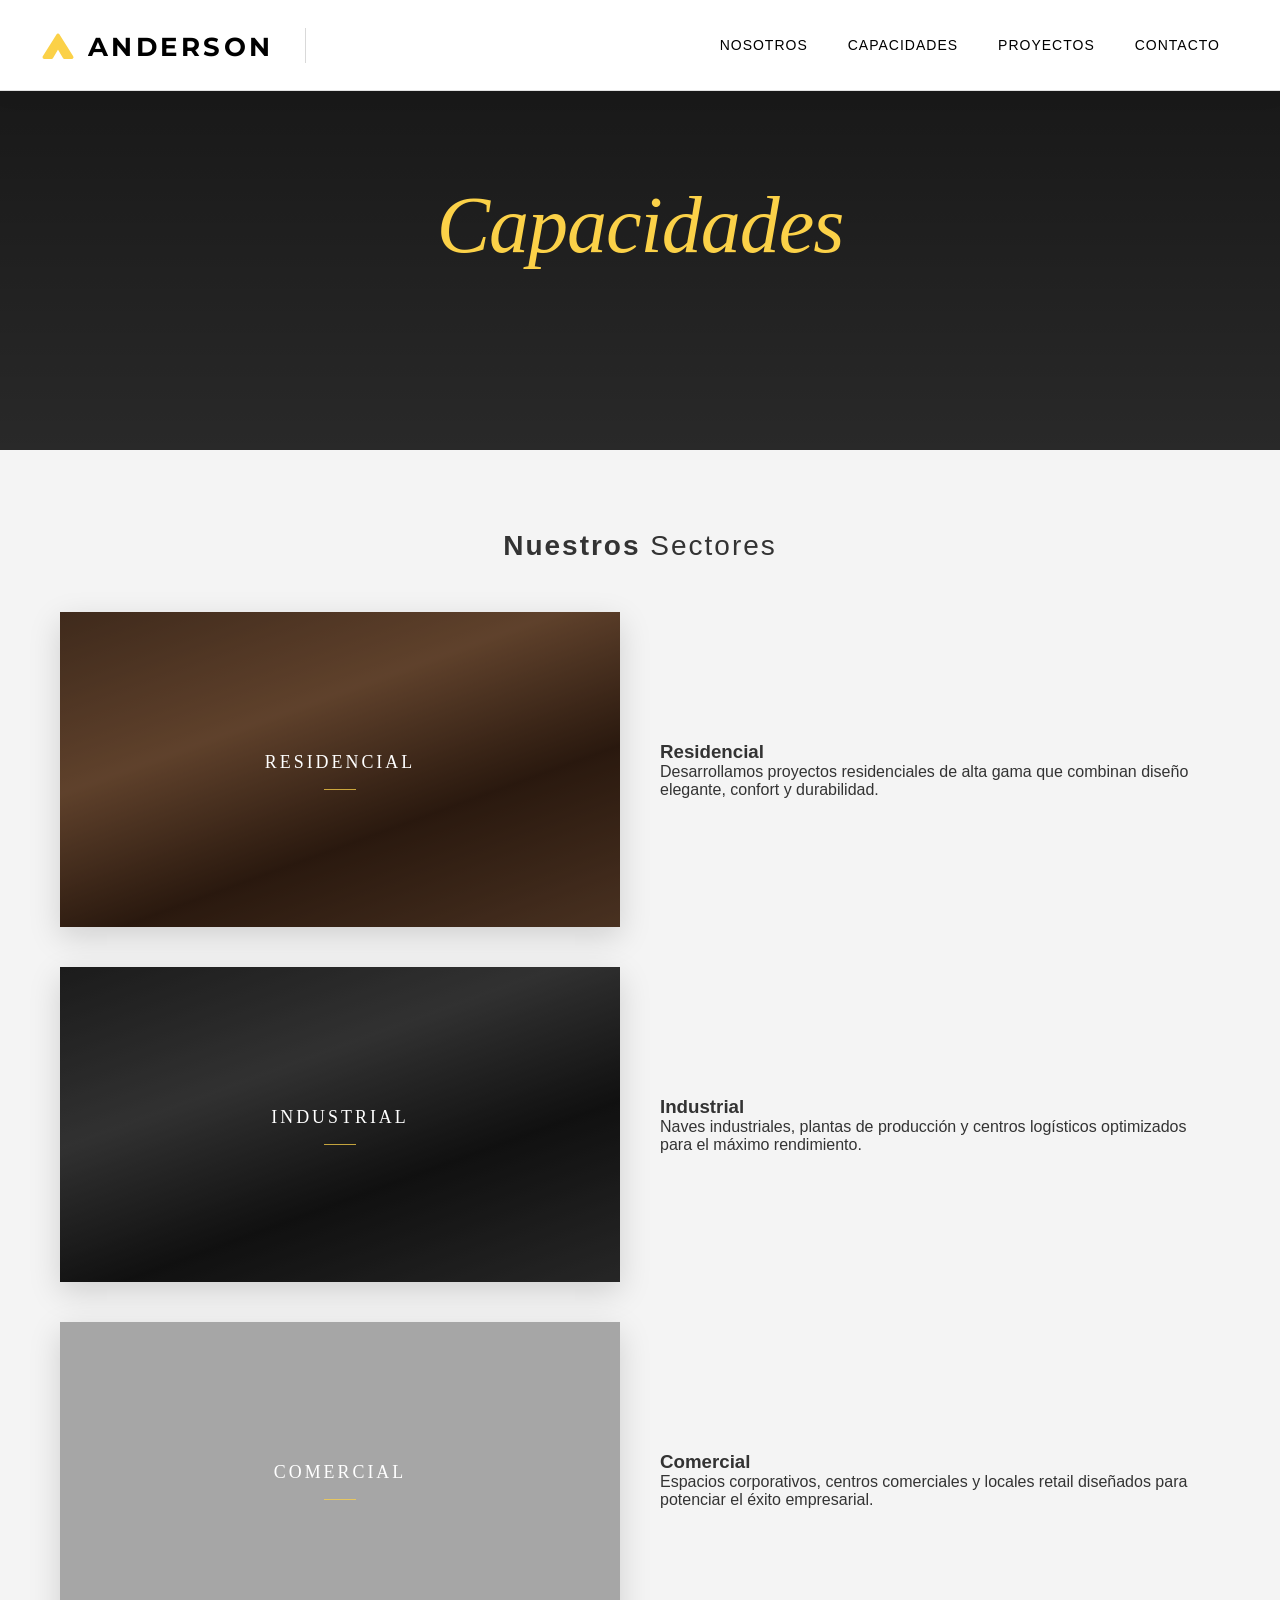
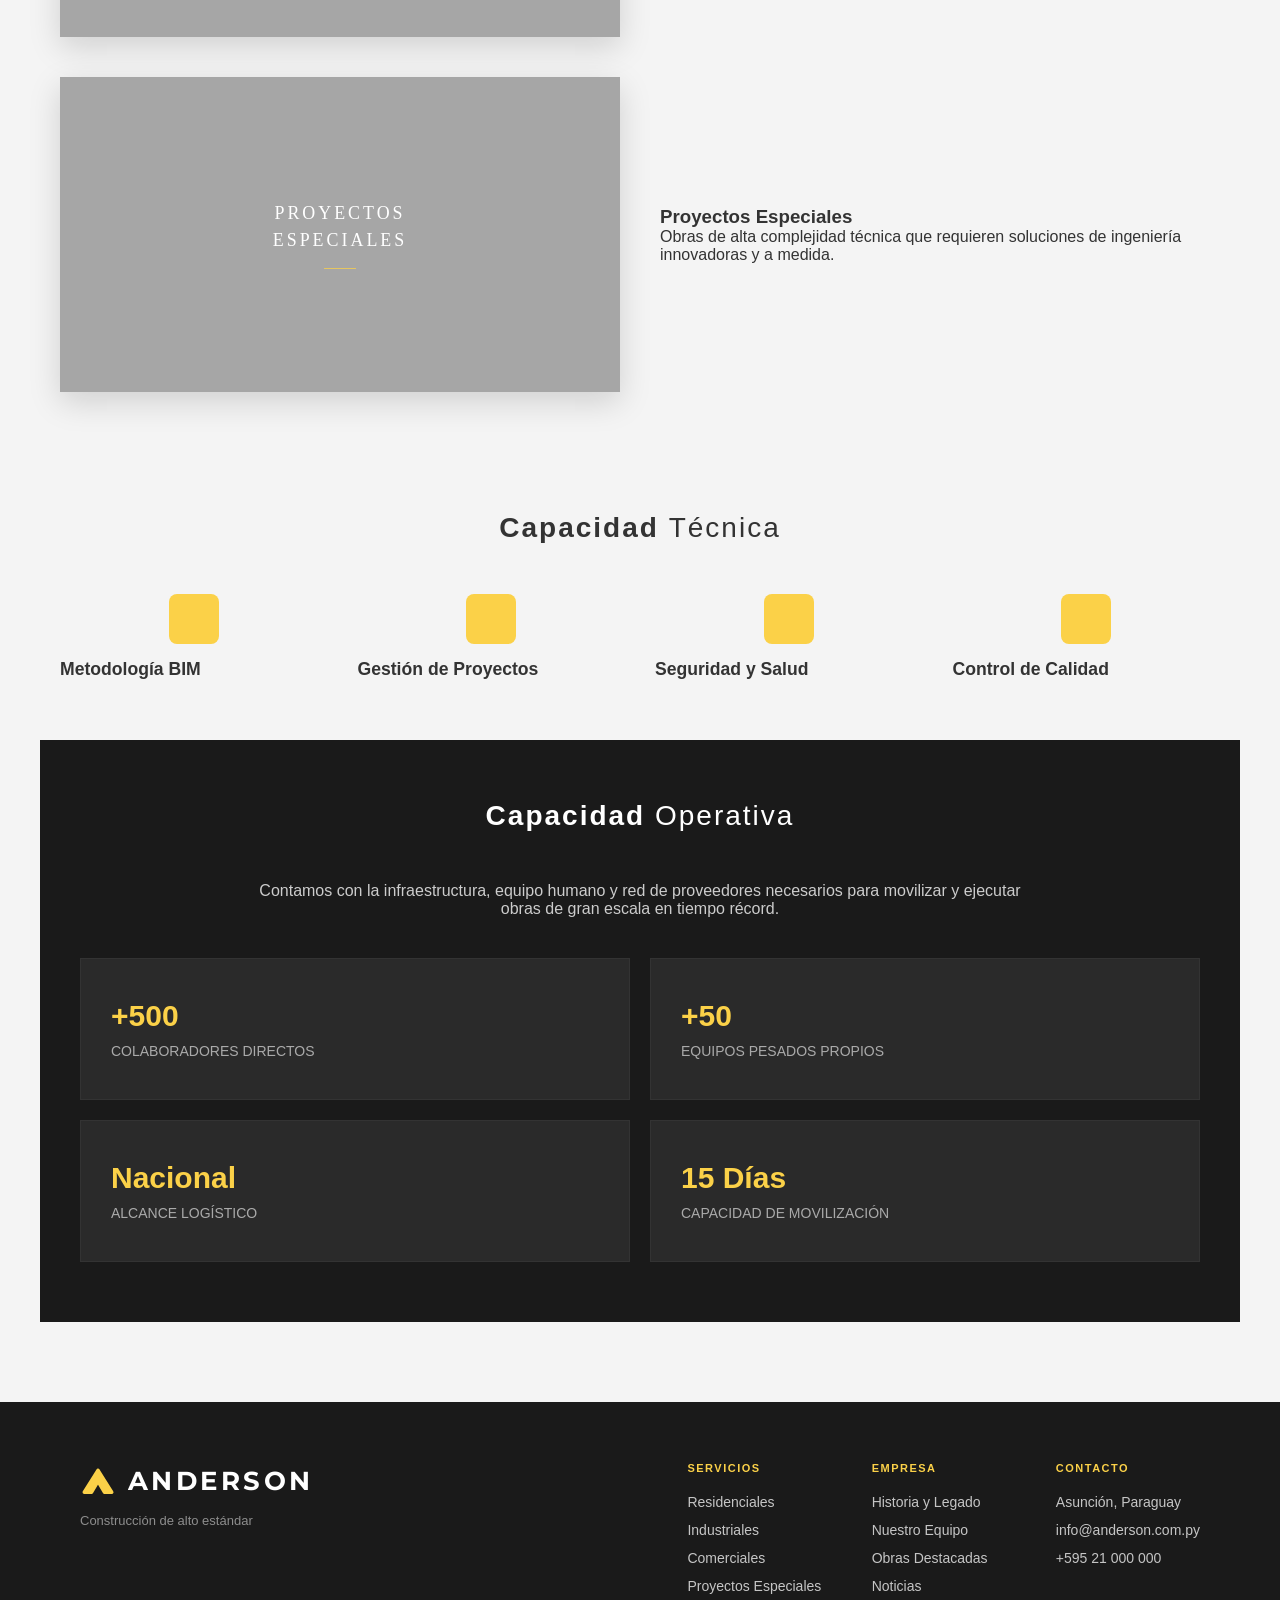
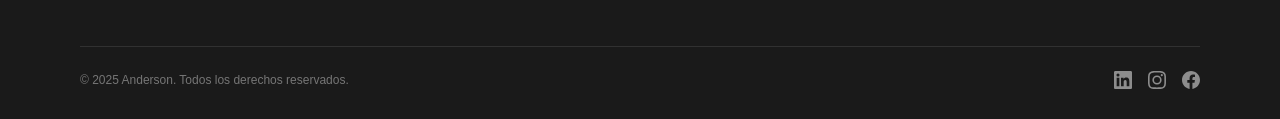
==== capacidades.html @ b1220505 "refactor: multi-page architecture, simplified nav, externalized assets Restructured site from single" ====
<!DOCTYPE html>
<html lang="es">
<head>
    <meta charset="UTF-8">
    <meta name="viewport" content="width=device-width, initial-scale=1.0">
    <title>Capacidades | Anderson</title>
    <link href="https://fonts.googleapis.com/css2?family=Montserrat:wght@400;700&display=swap" rel="stylesheet">
    <link rel="stylesheet" href="styles.css">
</head>
<body class="page-capacidades">
<header id="header" class="header">
        <div class="header-container">

            <!-- Columna del Logo -->
            <div class="header-logo-col">
                <a href="index.html" class="logo-link">
                    <!-- Ícono del logo -->
                    <img src="gemini-svg.svg" alt="Anderson Logo" class="logo-icon">

                    <!-- Logo Blanco (Para el hero oscuro) -->
                    <svg class="light-header" viewBox="0 0 160 30" fill="none" xmlns="http://www.w3.org/2000/svg">
                        <text x="0" y="24" fill="white" font-family="'Montserrat', sans-serif" font-size="22" font-weight="bold" letter-spacing="3">ANDERSON</text>
                    </svg>

                    <!-- Logo Oscuro (Para cuando se hace scroll) -->
                    <svg class="dark-header" viewBox="0 0 160 30" fill="none" xmlns="http://www.w3.org/2000/svg">
                        <text x="0" y="24" fill="#000000" font-family="'Montserrat', sans-serif" font-size="22" font-weight="bold" letter-spacing="3">ANDERSON</text>
                    </svg>
                </a>
            </div>

            <!-- Columna de Navegación -->
            <nav class="header-nav-col">
                <ul class="header-ul">
                    <li class="header-li"><a href="nosotros.html" class="header-link">Nosotros</a></li>
                    <li class="header-li"><a href="capacidades.html" class="header-link">Capacidades</a></li>
                    <li class="header-li"><a href="proyectos.html" class="header-link">Proyectos</a></li>
                    <li class="header-li"><a href="contacto.html" class="header-link">Contacto</a></li>
                </ul>
            </nav>

        </div>
    </header>


    <!-- ============ SUBPAGE HERO ============ -->
    <section class="subpage-hero" style="background-image: url('assets/placeholder-hero-capacidades.webp');">
        <!-- TODO: replace with real asset -->
        <div class="hero-overlay"></div>
        <div class="hero-content">
            <h1 class="subpage-hero-title"><span>Capacidades</span></h1>
        </div>
    </section>

    <!-- ============ CAPACIDADES PAGE ============ -->
    <section id="sectores" class="container" style="padding-top:80px;">
        <h2 class="section-title">Nuestros <span>Sectores</span></h2>
        <div class="capacidades-sectores-grid">
            <div class="portrait-card sector-card">
                <div class="portrait-overlay"></div>
                <div class="portrait-content">
                    <h3 class="portrait-title">Residencial</h3>
                </div>
            </div>
            <div class="sector-info">
                <h3>Residencial</h3>
                <p><!-- TODO: client copy -->Desarrollamos proyectos residenciales de alta gama que combinan diseño elegante, confort y durabilidad.</p>
            </div>
            
            <div class="portrait-card sector-card">
                <div class="portrait-overlay"></div>
                <div class="portrait-content">
                    <h3 class="portrait-title">Industrial</h3>
                </div>
            </div>
            <div class="sector-info">
                <h3>Industrial</h3>
                <p><!-- TODO: client copy -->Naves industriales, plantas de producción y centros logísticos optimizados para el máximo rendimiento.</p>
            </div>

            <div class="portrait-card sector-card">
                <div class="portrait-overlay"></div>
                <div class="portrait-content">
                    <h3 class="portrait-title">Comercial</h3>
                </div>
            </div>
            <div class="sector-info">
                <h3>Comercial</h3>
                <p><!-- TODO: client copy -->Espacios corporativos, centros comerciales y locales retail diseñados para potenciar el éxito empresarial.</p>
            </div>

            <div class="portrait-card sector-card">
                <div class="portrait-overlay"></div>
                <div class="portrait-content">
                    <h3 class="portrait-title">Proyectos<br>Especiales</h3>
                </div>
            </div>
            <div class="sector-info">
                <h3>Proyectos Especiales</h3>
                <p><!-- TODO: client copy -->Obras de alta complejidad técnica que requieren soluciones de ingeniería innovadoras y a medida.</p>
            </div>
        </div>
    </section>

    <section id="capacidad-tecnica" class="container">
        <h2 class="section-title">Capacidad <span>Técnica</span></h2>
        <div class="valores-grid" style="grid-template-columns: repeat(4, 1fr);">
            <div class="valor-card">
                <div class="valor-icon" style="width:50px; height:50px; background:#FBD148; margin:0 auto 15px; border-radius:8px;"></div>
                <h3 style="font-size:1.1rem;">Metodología BIM</h3>
            </div>
            <div class="valor-card">
                <div class="valor-icon" style="width:50px; height:50px; background:#FBD148; margin:0 auto 15px; border-radius:8px;"></div>
                <h3 style="font-size:1.1rem;">Gestión de Proyectos</h3>
            </div>
            <div class="valor-card">
                <div class="valor-icon" style="width:50px; height:50px; background:#FBD148; margin:0 auto 15px; border-radius:8px;"></div>
                <h3 style="font-size:1.1rem;">Seguridad y Salud</h3>
            </div>
            <div class="valor-card">
                <div class="valor-icon" style="width:50px; height:50px; background:#FBD148; margin:0 auto 15px; border-radius:8px;"></div>
                <h3 style="font-size:1.1rem;">Control de Calidad</h3>
            </div>
        </div>
    </section>

    <section id="capacidad-operativa" class="container" style="background:#1a1a1a; color:white; padding:60px 40px; margin-bottom:80px;">
        <h2 class="section-title white">Capacidad <span>Operativa</span></h2>
        <p style="text-align:center; max-width:800px; margin:0 auto 40px; color:#ccc;"><!-- TODO: client copy -->Contamos con la infraestructura, equipo humano y red de proveedores necesarios para movilizar y ejecutar obras de gran escala en tiempo récord.</p>
        <div class="stats-row" style="grid-template-columns: repeat(2, 1fr);">
            <div class="stat-box" style="background:#2a2a2a; border-color:#333;">
                <h3 style="font-size: 30px;"><!-- TODO: client data -->+500</h3>
                <p style="color:#aaa;">Colaboradores Directos</p>
            </div>
            <div class="stat-box" style="background:#2a2a2a; border-color:#333;">
                <h3 style="font-size: 30px;"><!-- TODO: client data -->+50</h3>
                <p style="color:#aaa;">Equipos Pesados Propios</p>
            </div>
            <div class="stat-box" style="background:#2a2a2a; border-color:#333;">
                <h3 style="font-size: 30px;"><!-- TODO: client data -->Nacional</h3>
                <p style="color:#aaa;">Alcance Logístico</p>
            </div>
            <div class="stat-box" style="background:#2a2a2a; border-color:#333;">
                <h3 style="font-size: 30px;"><!-- TODO: client data -->15 Días</h3>
                <p style="color:#aaa;">Capacidad de Movilización</p>
            </div>
        </div>
    </section>


<footer class="footer-section">
        <div class="footer-container">

            <!-- Zona 1: Footer Top -->
            <div class="footer-top">

                <!-- Logo Area -->
                <div class="footer-logo-area">
                    <a href="index.html" class="footer-logo">
                        <!-- Ícono del logo -->
                        <img src="gemini-svg.svg" alt="Anderson Logo" class="logo-icon">
                        <!-- Logo Blanco -->
                        <svg class="light-header" viewBox="0 0 160 30" fill="none" xmlns="http://www.w3.org/2000/svg">
                            <text x="0" y="24" fill="white" font-family="'Montserrat', sans-serif" font-size="22" font-weight="bold" letter-spacing="3">ANDERSON</text>
                        </svg>
                    </a>
                    <p class="footer-tagline">Construcción de alto estándar</p>
                </div>

                <!-- Columnas -->
                <div class="footer-cols">
                    <div class="footer-col">
                        <h4 class="footer-col-title">Servicios</h4>
                        <a href="capacidades.html#sectores" class="footer-col-item">Residenciales</a>
                        <a href="capacidades.html#sectores" class="footer-col-item">Industriales</a>
                        <a href="capacidades.html#sectores" class="footer-col-item">Comerciales</a>
                        <a href="capacidades.html#sectores" class="footer-col-item">Proyectos Especiales</a>
                    </div>
                    <div class="footer-col">
                        <h4 class="footer-col-title">Empresa</h4>
                        <a href="nosotros.html#origen" class="footer-col-item">Historia y Legado</a>
                        <a href="nosotros.html#liderazgo" class="footer-col-item">Nuestro Equipo</a>
                        <a href="nosotros.html#valores" class="footer-col-item">Obras Destacadas</a>
                        <a href="nosotros.html#trayectoria" class="footer-col-item">Noticias</a>
                    </div>
                    <div class="footer-col">
                        <h4 class="footer-col-title">Contacto</h4>
                        <a href="contacto.html" class="footer-col-item">Asunción, Paraguay</a>
                        <a href="contacto.html" class="footer-col-item">info@anderson.com.py</a>
                        <a href="contacto.html" class="footer-col-item">+595 21 000 000</a>
                    </div>
                </div>

            </div>

            <!-- Zona 2: Línea divisoria -->
            <hr class="footer-divider">

            <!-- Zona 3: Footer Bottom -->
            <div class="footer-bottom">
                <span>© 2025 Anderson. Todos los derechos reservados.</span>
                <div class="footer-social">
                    <!-- LinkedIn -->
                    <a href="#" aria-label="LinkedIn">
                        <svg viewBox="0 0 24 24" xmlns="http://www.w3.org/2000/svg">
                            <path d="M20.447 20.452h-3.554v-5.569c0-1.328-.027-3.037-1.852-3.037-1.853 0-2.136 1.445-2.136 2.939v5.667H9.351V9h3.414v1.561h.046c.477-.9 1.637-1.85 3.37-1.85 3.601 0 4.267 2.37 4.267 5.455v6.286zM5.337 7.433a2.062 2.062 0 01-2.063-2.065 2.064 2.064 0 112.063 2.065zm1.782 13.019H3.555V9h3.564v11.452zM22.225 0H1.771C.792 0 0 .774 0 1.729v20.542C0 23.227.792 24 1.771 24h20.451C23.2 24 24 23.227 24 22.271V1.729C24 .774 23.2 0 22.222 0h.003z"/>
                        </svg>
                    </a>
                    <!-- Instagram -->
                    <a href="#" aria-label="Instagram">
                        <svg viewBox="0 0 24 24" xmlns="http://www.w3.org/2000/svg">
                            <path d="M12 2.163c3.204 0 3.584.012 4.85.07 3.252.148 4.771 1.691 4.919 4.919.058 1.265.069 1.645.069 4.849 0 3.205-.012 3.584-.069 4.849-.149 3.225-1.664 4.771-4.919 4.919-1.266.058-1.644.07-4.85.07-3.204 0-3.584-.012-4.849-.07-3.26-.149-4.771-1.699-4.919-4.92-.058-1.265-.07-1.644-.07-4.849 0-3.204.013-3.583.07-4.849.149-3.227 1.664-4.771 4.919-4.919 1.266-.057 1.645-.069 4.849-.069zM12 0C8.741 0 8.333.014 7.053.072 2.695.272.273 2.69.073 7.052.014 8.333 0 8.741 0 12c0 3.259.014 3.668.072 4.948.2 4.358 2.618 6.78 6.98 6.98C8.333 23.986 8.741 24 12 24c3.259 0 3.668-.014 4.948-.072 4.354-.2 6.782-2.618 6.979-6.98.059-1.28.073-1.689.073-4.948 0-3.259-.014-3.667-.072-4.947-.196-4.354-2.617-6.78-6.979-6.98C15.668.014 15.259 0 12 0zm0 5.838a6.162 6.162 0 100 12.324 6.162 6.162 0 000-12.324zM12 16a4 4 0 110-8 4 4 0 010 8zm6.406-11.845a1.44 1.44 0 100 2.881 1.44 1.44 0 000-2.881z"/>
                        </svg>
                    </a>
                    <!-- Facebook -->
                    <a href="#" aria-label="Facebook">
                        <svg viewBox="0 0 24 24" xmlns="http://www.w3.org/2000/svg">
                            <path d="M24 12.073c0-6.627-5.373-12-12-12s-12 5.373-12 12c0 5.99 4.388 10.954 10.125 11.854v-8.385H7.078v-3.47h3.047V9.43c0-3.007 1.792-4.669 4.533-4.669 1.312 0 2.686.235 2.686.235v2.953H15.83c-1.491 0-1.956.925-1.956 1.874v2.25h3.328l-.532 3.47h-2.796v8.385C19.612 23.027 24 18.062 24 12.073z"/>
                        </svg>
                    </a>
                </div>
            </div>

        </div>
    </footer>
<script src="script.js"></script>
</body>
</html>
---- styles.css ----
/* --- RESET Y VARIABLES --- */
        * {
            margin: 0;
            padding: 0;
            box-sizing: border-box;
        }

        body {
            font-family: 'Helvetica Neue', Arial, sans-serif;
            color: #333;
            background-color: #f4f4f4;
            overflow-x: hidden;
        }

        /* --- TIPOGRAFÍA Y UTILIDADES --- */
        .white {
            color: #ffffff !important;
        }

        .txt-24 {
            font-size: 24px;
            font-weight: 300;
            line-height: 1.4;
            margin-bottom: 20px;
        }

        /* --- HERO SECTION --- */
        .hero-section {
            position: relative;
            height: 100vh;
            width: 100%;
            overflow: hidden;
            display: flex;
            align-items: center;
            justify-content: center;
            text-align: center;
        }

        /* Video de fondo de pantalla completa */
        .hero-video {
            position: absolute;
            top: 0;
            left: 0;
            width: 100%;
            height: 100%;
            object-fit: cover;
            z-index: 0;
        }

        /* Capa oscura para legibilidad del texto */
        .hero-overlay {
            position: absolute;
            top: 0;
            left: 0;
            width: 100%;
            height: 100%;
            background: linear-gradient(to bottom, rgba(0, 0, 0, 0.6) 0%, rgba(0, 0, 0, 0.2) 100%);
            z-index: 1;
        }

        .hero-content {
            position: relative;
            z-index: 2;
            color: white;
        }

        .hero-content h1 {
            font-size: 5rem;
            font-weight: 400;
            letter-spacing: -1px;
        }

        .hero-content h1 span {
            color: #FBD148;
            font-family: 'Georgia', serif;
            /* Simulando la cursiva/diferente */
            font-style: italic;
        }

        .hero-content p {
            font-size: 1.5rem;
            font-weight: 300;
            margin-top: 10px;
            letter-spacing: 1px;
        }

        /* --- HEADER Y NAVEGACIÓN --- */
        .header {
            position: fixed;
            /* Flota sobre el contenido y acompaña al scroll */
            top: 0;
            left: 0;
            width: 100%;
            z-index: 1000;
            background-color: transparent;
            transition: background-color 0.4s ease, border-bottom 0.4s ease;
            border-bottom: 1px solid rgba(255, 255, 255, 0.15);
        }

        .header-container {
            display: flex;
            justify-content: space-between;
            align-items: center;
            padding: 0 40px;
            height: 90px;
        }

        /* Contenedor Flex para alinear ícono y texto */
        .logo-link {
            display: flex;
            align-items: center;
            gap: 12px; /* Espacio entre el ícono y el texto */
            height: 35px;
            padding-right: 30px;
            border-right: 1px solid rgba(255, 255, 255, 0.3); /* Línea divisoria elegante */
            text-decoration: none;
            transition: border-color 0.4s ease;
        }

        /* Dimensiones estrictas para el nuevo SVG transparente */
        .logo-icon {
            height: 28px;
            width: auto;
            object-fit: contain;
        }

        .light-header {
            display: block;
            height: 100%;
        }

        .dark-header {
            display: none;
            height: 100%;
        }

        /* Navegación */
        .header-nav-col {
            height: 100%;
        }

        .header-ul {
            display: flex;
            list-style: none;
            height: 100%;
        }

        .header-li {
            height: 100%;
            display: flex;
            align-items: center;
        }

        .header-link {
            color: #ffffff;
            text-decoration: none;
            font-size: 14px;
            font-weight: 500;
            letter-spacing: 1px;
            text-transform: uppercase;
            padding: 0 20px;
            height: 100%;
            display: flex;
            align-items: center;
            transition: color 0.3s ease;
        }

        /* --- EFECTO SCROLL (JavaScript activará esta clase) --- */
        .header.scrolled {
            background-color: #ffffff;
            border-bottom: 1px solid #e0e0e0;
            box-shadow: 0 4px 20px rgba(0, 0, 0, 0.05);
        }

        .header.scrolled .header-link {
            color: #000000;
        }

        .header.scrolled .header-link:hover {
            color: #0056b3;
            /* Color azul corporativo en hover */
        }

        /* Cambio de Logo y Línea Vertical */
        .header.scrolled .light-header {
            display: none;
        }

        .header.scrolled .dark-header {
            display: block;
        }

        /* Ajuste del comportamiento al hacer scroll */
        .header.scrolled .logo-link {
            border-right-color: rgba(0, 0, 0, 0.15); /* La línea se oscurece */
        }

        

        /* Contenido falso para poder hacer scroll */
        .dummy-content {
            height: 150vh;
            padding: 100px 40px;
            background-color: #fff;
            text-align: center;
        }

        .dummy-content h2 {
            font-size: 2.5rem;
            margin-bottom: 20px;
            color: #111;
        }

        .dummy-content p {
            color: #666;
            max-width: 800px;
            margin: 0 auto;
            line-height: 1.6;
            font-size: 1.1rem;
        }

        /* Utilidades Generales */
        .container { max-width: 1200px; margin: 0 auto; padding: 60px 20px; }
        .cta-link { color: #FBD148; text-decoration: none; font-weight: bold; text-transform: uppercase; font-size: 14px; }
        .section-title { text-align: center; font-size: 28px; letter-spacing: 2px; margin-bottom: 50px; }
        .section-title span { font-weight: 300; }

        /* BLOQUE 1: Presentación */
        .about-section { background-color: #ffffff; color: #333; }
        .about-top-row { display: flex; gap: 40px; margin-bottom: 60px; align-items: center; }
        .about-left { flex: 1; display: flex; gap: 20px; }
        .accent-mark { width: 40px; height: auto; background-color: #FBD148; clip-path: polygon(0 0, 100% 0, 70% 100%, 0% 100%); }
        .about-left h2 { font-size: 32px; font-weight: 700; line-height: 1.2; margin: 0; }
        .about-right { flex: 1; }

        /* Cajas de Estadísticas */
        .stats-row { display: grid; grid-template-columns: repeat(3, 1fr); gap: 20px; }
        .stat-box { background: #f9f9f9; padding: 40px 30px; border: 1px solid #eee; text-align: left; }
        .stat-box h3 { font-size: 40px; color: #FBD148; margin-bottom: 10px; font-weight: 700; }
        .stat-box p { font-size: 14px; color: #666; font-weight: 500; text-transform: uppercase; margin: 0; }

        /* BLOQUE 2: Servicios (Vanos) */
        .services-section { background-color: #f4f4f4; }
        .services-grid { display: grid; grid-template-columns: repeat(4, 1fr); gap: 20px; }
        .service-card.placeholder { background-color: #e0e0e0; height: 350px; position: relative; overflow: hidden; }
        .service-overlay { position: absolute; bottom: 0; left: 0; width: 100%; height: 60%; background: rgba(0, 0, 0, 0.7); clip-path: polygon(0 30%, 100% 100%, 0 100%); display: flex; align-items: flex-end; padding: 20px; }
        .service-overlay h4 { color: #ffffff; margin: 0; font-size: 16px; text-transform: uppercase; letter-spacing: 1px; }

        /* BLOQUE 3: Obras Destacadas (Grilla sin márgenes) */
        .projects-section { padding-bottom: 80px; }
        .projects-header { display: flex; justify-content: space-between; align-items: flex-end; padding-bottom: 20px; }
        .projects-header h2 { font-size: 24px; font-weight: 300; margin: 0; }
        .projects-grid { display: grid; grid-template-columns: repeat(3, 1fr); gap: 0; width: 100%; max-width: 100%; }
        .project-box { aspect-ratio: 16/10; display: flex; align-items: center; justify-content: center; }
        .project-box span { color: #fff; font-weight: bold; letter-spacing: 2px; }
        .placeholder-dark { background-color: #333333; }
        .placeholder-light { background-color: #444444; }

        /* === TARJETAS RETRATO === */
        .portrait-section {
            background-color: #f9f9f9;
            padding: 80px 40px;
        }

        .portrait-grid {
            max-width: 1200px;
            margin: 0 auto;
            display: grid;
            grid-template-columns: repeat(4, 1fr);
            gap: 20px;
        }

        .portrait-card {
            position: relative;
            aspect-ratio: 3 / 4;
            overflow: hidden;
            cursor: pointer;
            box-shadow: 0 10px 30px rgba(0, 0, 0, 0.15);
            transition: transform 0.45s cubic-bezier(0.25, 0.46, 0.45, 0.94);
        }

        .portrait-card:hover { transform: scale(1.02); }

        .portrait-card:nth-child(1) {
            background: linear-gradient(160deg, #5c3d28 0%, #8c6040 35%, #3d2415 65%, #6b4830 100%);
        }
        .portrait-card:nth-child(2) {
            background: linear-gradient(160deg, #1a2d3d 0%, #2e506e 35%, #0f1e2e 65%, #243d55 100%);
        }
        .portrait-card:nth-child(3) {
            background: linear-gradient(160deg, #282828 0%, #484848 35%, #181818 65%, #383838 100%);
        }
        .portrait-card:nth-child(4) {
            background: linear-gradient(160deg, #201d10 0%, #3e3820 35%, #100f08 65%, #2c2810 100%);
        }

        .portrait-overlay {
            position: absolute;
            inset: 0;
            background: rgba(0, 0, 0, 0.32);
            z-index: 1;
        }

        .portrait-content {
            position: absolute;
            inset: 0;
            z-index: 2;
            display: flex;
            flex-direction: column;
            align-items: center;
            justify-content: center;
            padding: 30px;
        }

        .portrait-title {
            font-family: 'Georgia', 'Times New Roman', serif;
            font-size: clamp(15px, 1.4vw, 21px);
            font-weight: 400;
            color: #ffffff;
            text-align: center;
            letter-spacing: 3px;
            text-transform: uppercase;
            line-height: 1.5;
        }

        .portrait-title::after {
            content: '';
            display: block;
            width: 32px;
            height: 1px;
            background: rgba(251, 209, 72, 0.75);
            margin: 14px auto 0;
        }

        /* --- FOOTER --- */
        .footer-section {
            background-color: #1a1a1a;
            padding: 60px 0 30px;
        }

        .footer-container {
            max-width: 1200px;
            margin: 0 auto;
            padding: 0 40px;
        }

        .footer-top {
            display: flex;
            justify-content: space-between;
            align-items: flex-start;
            gap: 60px;
        }

        .footer-logo-area {
            min-width: 200px;
        }

        .footer-logo {
            display: flex;
            align-items: center;
            gap: 12px;
            height: 35px;
            text-decoration: none;
        }

        .footer-tagline {
            font-size: 13px;
            color: rgba(255, 255, 255, 0.5);
            margin-top: 16px;
        }

        .footer-cols {
            display: grid;
            grid-template-columns: repeat(3, 1fr);
            gap: 40px;
        }

        .footer-col-title {
            font-size: 11px;
            font-weight: 600;
            text-transform: uppercase;
            letter-spacing: 1.5px;
            color: #FBD148;
            margin-bottom: 20px;
        }

        .footer-col-item {
            display: block;
            font-size: 14px;
            color: rgba(255, 255, 255, 0.75);
            text-decoration: none;
            margin-bottom: 12px;
            transition: color 0.3s ease;
        }

        .footer-col-item:hover {
            color: #ffffff;
        }

        .footer-divider {
            border: none;
            border-top: 1px solid rgba(255, 255, 255, 0.1);
            margin: 40px 0 0;
        }

        .footer-bottom {
            display: flex;
            justify-content: space-between;
            align-items: center;
            padding-top: 24px;
            font-size: 12px;
            color: rgba(255, 255, 255, 0.4);
        }

        .footer-social {
            display: flex;
            gap: 16px;
        }

        .footer-social a {
            display: flex;
            align-items: center;
            justify-content: center;
        }

        .footer-social svg {
            width: 18px;
            height: 18px;
            fill: rgba(255, 255, 255, 0.5);
            transition: fill 0.3s ease;
        }

        .footer-social a:hover svg {
            fill: #FBD148;
        }

        /* --- RESPONSIVE --- */

        /* Hamburguesa: oculto en desktop */
        .hamburger-btn {
            display: none;
            background: none;
            border: none;
            cursor: pointer;
            padding: 8px;
            z-index: 10;
        }

        .hamburger-btn svg {
            width: 26px;
            height: 20px;
        }

        .hamburger-btn line {
            stroke: #ffffff;
            stroke-width: 2;
            stroke-linecap: round;
            transition: stroke 0.3s ease;
        }

        .header.scrolled .hamburger-btn line {
            stroke: #000000;
        }

        /* Panel del menú móvil: oculto por defecto */
        .mobile-nav-panel {
            display: none;
            position: fixed;
            top: 90px;
            left: 0;
            width: 100%;
            background-color: #1a1a1a;
            z-index: 999;
            flex-direction: column;
            box-shadow: 0 10px 30px rgba(0, 0, 0, 0.5);
        }

        .mobile-nav-panel a {
            display: block;
            color: #ffffff;
            text-decoration: none;
            font-size: 16px;
            font-weight: 500;
            letter-spacing: 1px;
            text-transform: uppercase;
            padding: 16px 24px;
            border-bottom: 1px solid rgba(255, 255, 255, 0.1);
            transition: background-color 0.3s ease;
        }

        .mobile-nav-panel a:hover {
            background-color: rgba(255, 255, 255, 0.05);
        }

        /* Cuando .nav-open está activo */
        .header.nav-open .mobile-nav-panel {
            display: flex;
        }

        /* Sin scrolled + nav-open: fondo oscuro */
        .header.nav-open:not(.scrolled) {
            background-color: #1a1a1a;
            border-bottom-color: rgba(255, 255, 255, 0.1);
        }

        /* ──── TABLET (max-width: 768px) ──── */
        @media (max-width: 768px) {

            /* Header */
            .header-nav-col { display: none; }
            .hamburger-btn { display: block; }

            /* Hero */
            .hero-content h1 { font-size: 3.5rem; }

            /* About */
            .about-top-row { flex-direction: column; }

            /* Portrait */
            .portrait-grid { grid-template-columns: repeat(2, 1fr); }
            .portrait-section { padding: 60px 30px; }

            /* Servicios */
            .services-grid { grid-template-columns: repeat(2, 1fr); }

            /* Obras */
            .projects-grid { grid-template-columns: repeat(2, 1fr); }

            /* Footer */
            .footer-top { flex-direction: column; gap: 40px; }
        }

        /* ──── MÓVIL (max-width: 480px) ──── */
        @media (max-width: 480px) {

            /* Spacing global */
            .container { padding: 40px 20px; }
            .section-title { font-size: 22px; margin-bottom: 30px; }

            /* Header */
            .header-container { padding: 0 20px; }

            /* Hero */
            .hero-content h1 { font-size: 2.5rem; }
            .hero-content p { font-size: 14px; }

            /* About */
            .about-left h2 { font-size: 24px; }
            .stats-row { grid-template-columns: 1fr; }
            .stat-box { padding: 30px 20px; }

            /* Portrait */
            .portrait-grid { grid-template-columns: 1fr; }
            .portrait-section { padding: 40px 20px; }

            /* Servicios */
            .services-grid { grid-template-columns: 1fr; }
            .service-card.placeholder { height: 280px; }

            /* Obras */
            .projects-grid { grid-template-columns: 1fr; }

            /* Footer */
            .footer-container { padding: 0 20px; }
            .footer-cols { grid-template-columns: 1fr; }
            .footer-bottom {
                flex-direction: column;
                text-align: center;
                gap: 16px;
            }
        }


/* ============ SUBPAGE HERO ============ */
.subpage-hero {
    position: relative;
    height: 50vh;
    width: 100%;
    background-size: cover;
    background-position: center;
    background-color: #333;
    display: flex;
    align-items: center;
    justify-content: center;
    text-align: center;
}

.subpage-hero-title {
    font-size: 3.5rem;
    font-weight: 400;
    letter-spacing: -1px;
    color: white;
}

.subpage-hero-title span {
    color: #FBD148;
    font-family: 'Georgia', serif;
    font-style: italic;
}

/* ============ NOSOTROS PAGE ============ */
.liderazgo-grid, .valores-grid {
    display: grid;
    grid-template-columns: repeat(3, 1fr);
    gap: 30px;
    margin-top: 40px;
}
@media (max-width: 768px) {
    .liderazgo-grid, .valores-grid { grid-template-columns: 1fr; }
}

/* ============ CAPACIDADES PAGE ============ */
.capacidades-sectores-grid {
    display: grid;
    grid-template-columns: 1fr 1fr;
    gap: 40px;
    align-items: center;
    margin-top: 40px;
}
@media (max-width: 768px) {
    .capacidades-sectores-grid { grid-template-columns: 1fr; }
}
.sector-card {
    aspect-ratio: 16/9;
}
body.page-capacidades .portrait-card:hover {
    transform: translateY(-4px) !important;
    box-shadow: 0 15px 35px rgba(0,0,0,0.2) !important;
}

/* ============ PROYECTOS PAGE ============ */
.proyectos-grid-layout {
    display: grid;
    grid-template-columns: repeat(auto-fit, minmax(380px, 1fr));
    gap: 30px;
}
.project-card-image {
    aspect-ratio: 16/9;
    background-color: #ddd;
}
.project-card-body {
    padding: 20px;
    background: #fff;
    border: 1px solid #eee;
    border-top: none;
}
.project-card-sector {
    font-size: 0.8rem;
    text-transform: uppercase;
    color: #FBD148;
    font-weight: bold;
}
.project-card-title {
    font-size: 1.2rem;
    margin: 10px 0;
}
.project-card-specs {
    display: flex;
    justify-content: space-between;
    font-size: 0.9rem;
    color: #666;
}

/* ============ CONTACTO PAGE ============ */
.contacto-layout {
    display: grid;
    grid-template-columns: 1fr 1fr;
    gap: 60px;
}
@media (max-width: 768px) {
    .contacto-layout { grid-template-columns: 1fr; }
}
.contact-form label {
    display: block;
    margin-bottom: 15px;
    font-weight: bold;
    font-size: 0.9rem;
}
.contact-form input, .contact-form textarea {
    width: 100%;
    padding: 10px;
    margin-top: 5px;
    border: 1px solid #ccc;
    font-family: inherit;
}
.cta-button {
    background-color: #FBD148;
    color: #111;
    border: none;
    padding: 15px 30px;
    font-weight: bold;
    text-transform: uppercase;
    cursor: pointer;
    font-size: 0.9rem;
    letter-spacing: 1px;
    transition: background 0.3s;
}
.cta-button:hover {
    background-color: #e5b92b;
}
.map-embed {
    aspect-ratio: 4/3;
    width: 100%;
}
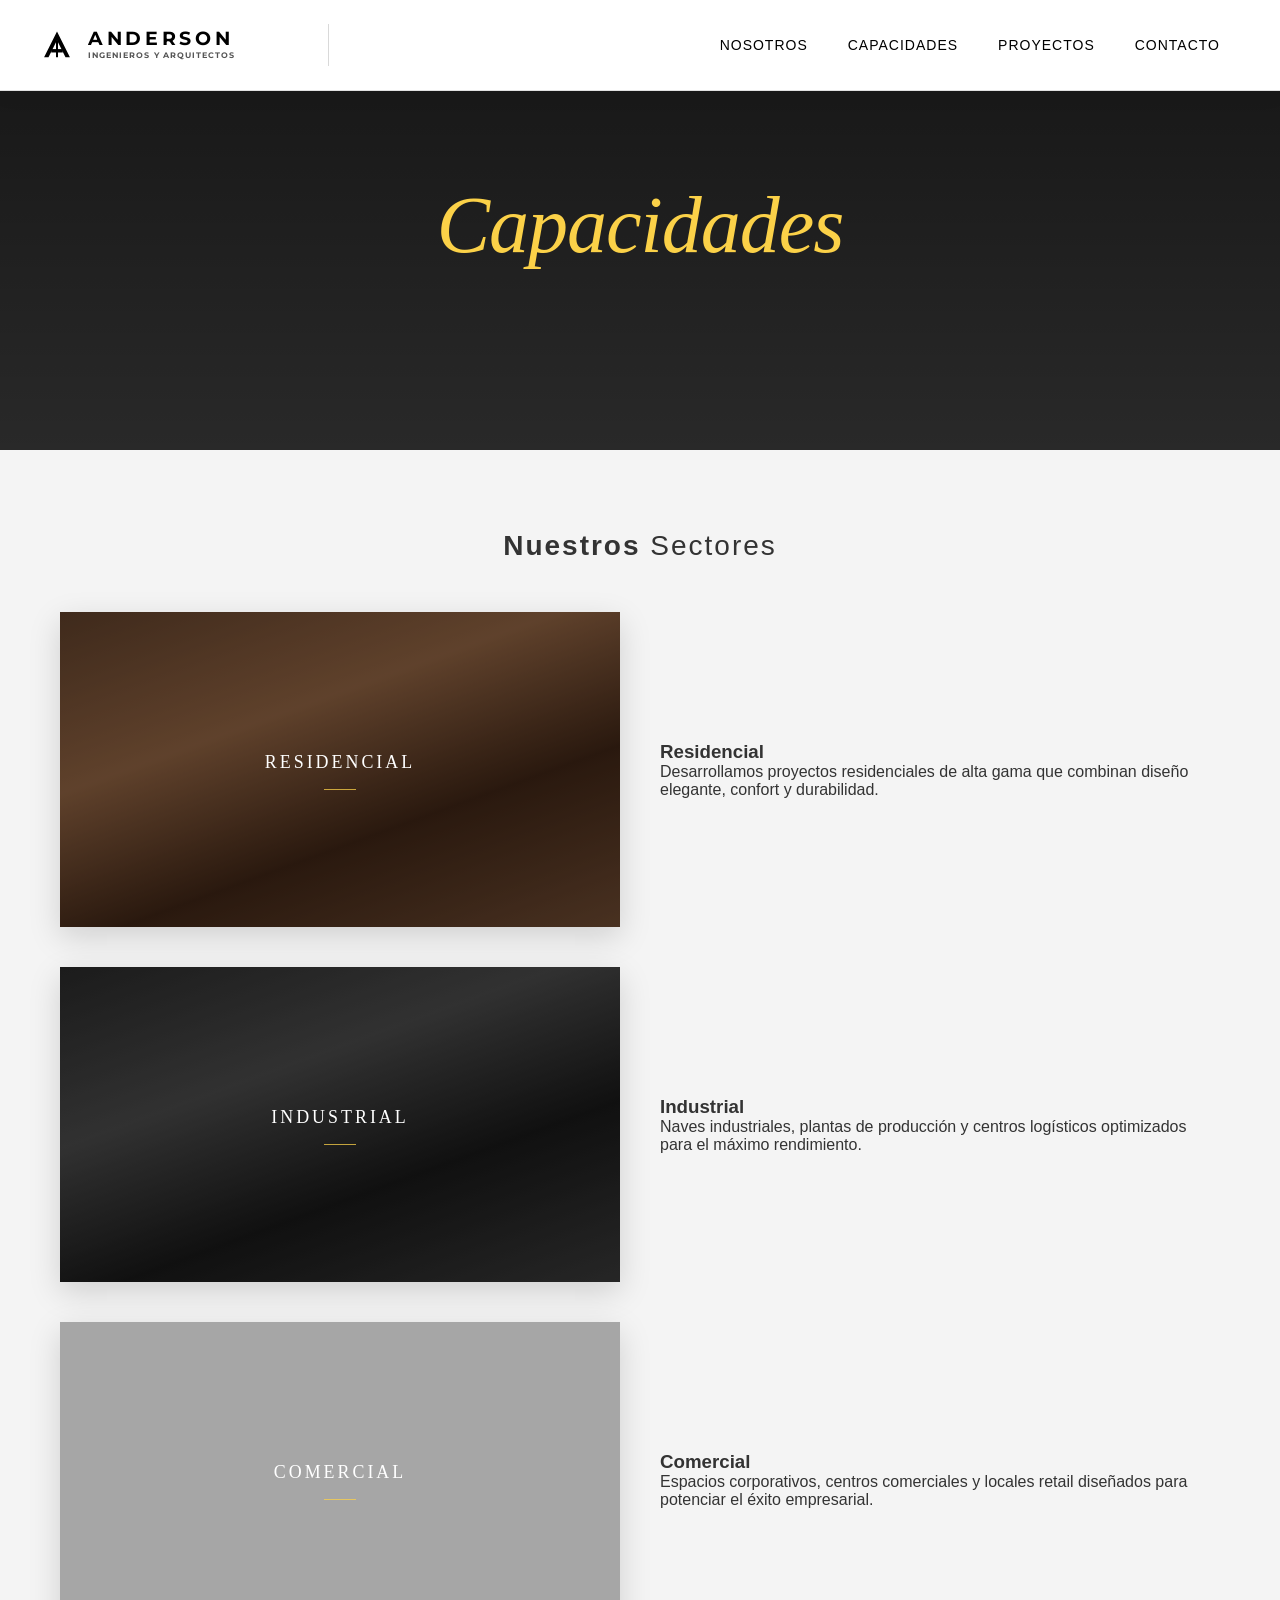
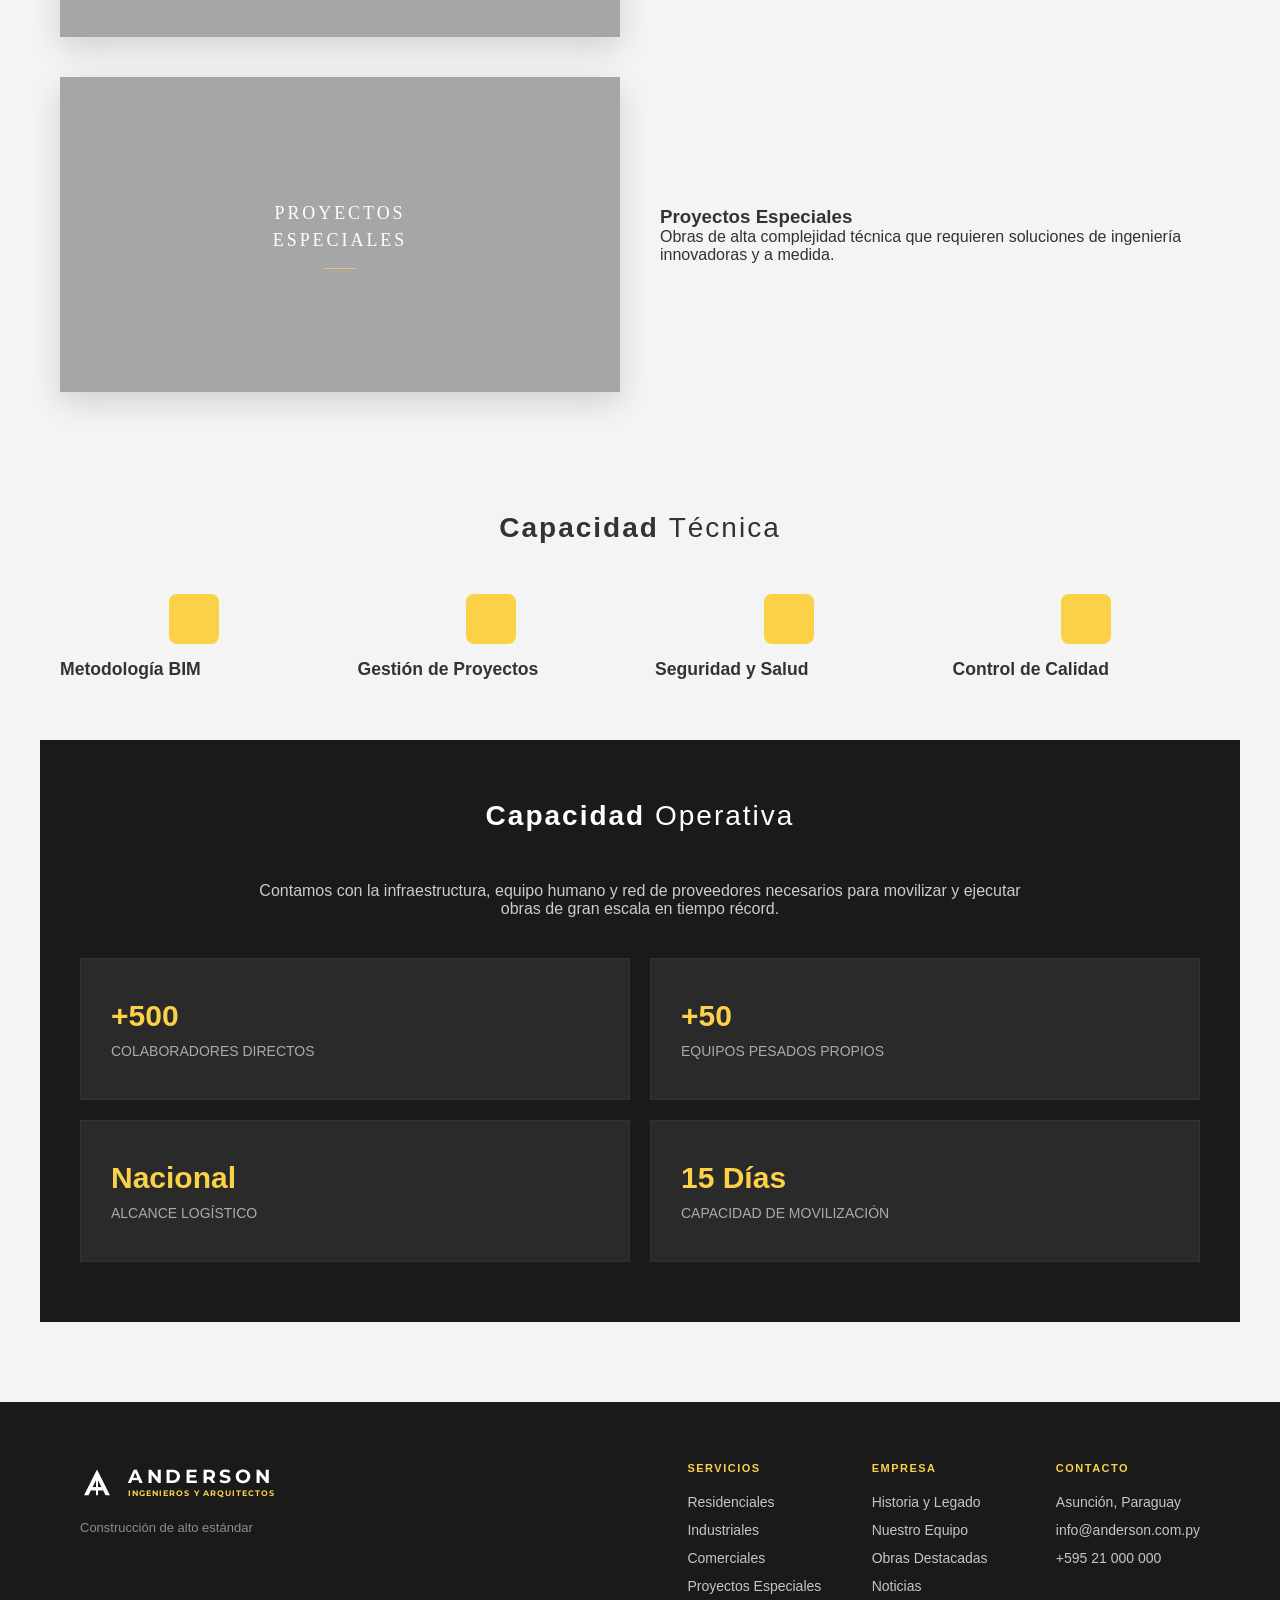
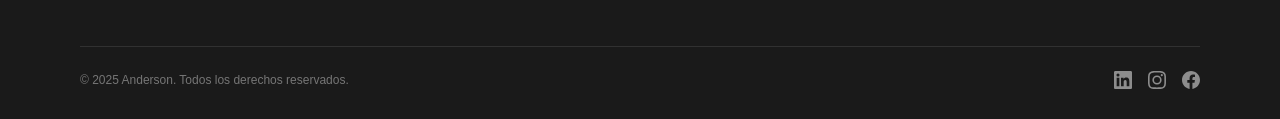
==== commit c4a5409b: "feat: update brand logo and integrate standardized header across all pages" ====
--- a/capacidades.html
+++ b/capacidades.html
@@ -15,16 +15,18 @@
             <div class="header-logo-col">
                 <a href="index.html" class="logo-link">
                     <!-- Ícono del logo -->
-                    <img src="gemini-svg.svg" alt="Anderson Logo" class="logo-icon">
+                    <img src="images/anderson_logo_svg.svg" alt="Anderson Logo" class="logo-icon">
 
                     <!-- Logo Blanco (Para el hero oscuro) -->
-                    <svg class="light-header" viewBox="0 0 160 30" fill="none" xmlns="http://www.w3.org/2000/svg">
-                        <text x="0" y="24" fill="white" font-family="'Montserrat', sans-serif" font-size="22" font-weight="bold" letter-spacing="3">ANDERSON</text>
+                    <svg class="light-header" viewBox="0 0 200 40" fill="none" xmlns="http://www.w3.org/2000/svg">
+                        <text x="0" y="20" fill="white" font-family="'Montserrat', sans-serif" font-size="18" font-weight="bold" letter-spacing="3.5">ANDERSON</text>
+                        <text x="0" y="32" fill="#FBD148" font-family="'Montserrat', sans-serif" font-size="7.5" font-weight="700" letter-spacing="1">INGENIEROS Y ARQUITECTOS</text>
                     </svg>
 
                     <!-- Logo Oscuro (Para cuando se hace scroll) -->
-                    <svg class="dark-header" viewBox="0 0 160 30" fill="none" xmlns="http://www.w3.org/2000/svg">
-                        <text x="0" y="24" fill="#000000" font-family="'Montserrat', sans-serif" font-size="22" font-weight="bold" letter-spacing="3">ANDERSON</text>
+                    <svg class="dark-header" viewBox="0 0 200 40" fill="none" xmlns="http://www.w3.org/2000/svg">
+                        <text x="0" y="20" fill="#000000" font-family="'Montserrat', sans-serif" font-size="18" font-weight="bold" letter-spacing="3.5">ANDERSON</text>
+                        <text x="0" y="32" fill="#555555" font-family="'Montserrat', sans-serif" font-size="7.5" font-weight="700" letter-spacing="1">INGENIEROS Y ARQUITECTOS</text>
                     </svg>
                 </a>
             </div>
@@ -158,10 +160,11 @@
                 <div class="footer-logo-area">
                     <a href="index.html" class="footer-logo">
                         <!-- Ícono del logo -->
-                        <img src="gemini-svg.svg" alt="Anderson Logo" class="logo-icon">
+                        <img src="images/anderson_logo_svg.svg" alt="Anderson Logo" class="logo-icon">
                         <!-- Logo Blanco -->
-                        <svg class="light-header" viewBox="0 0 160 30" fill="none" xmlns="http://www.w3.org/2000/svg">
-                            <text x="0" y="24" fill="white" font-family="'Montserrat', sans-serif" font-size="22" font-weight="bold" letter-spacing="3">ANDERSON</text>
+                        <svg class="light-header" viewBox="0 0 200 40" fill="none" xmlns="http://www.w3.org/2000/svg">
+                            <text x="0" y="20" fill="white" font-family="'Montserrat', sans-serif" font-size="18" font-weight="bold" letter-spacing="3.5">ANDERSON</text>
+                            <text x="0" y="32" fill="#FBD148" font-family="'Montserrat', sans-serif" font-size="7.5" font-weight="700" letter-spacing="1">INGENIEROS Y ARQUITECTOS</text>
                         </svg>
                     </a>
                     <p class="footer-tagline">Construcción de alto estándar</p>
--- a/styles.css
+++ b/styles.css
@@ -109,19 +109,21 @@
         .logo-link {
             display: flex;
             align-items: center;
-            gap: 12px; /* Espacio entre el ícono y el texto */
-            height: 35px;
+            gap: 14px; /* Espacio entre el ícono y el texto */
+            height: 42px; /* Mayor presencia y elegancia */
             padding-right: 30px;
             border-right: 1px solid rgba(255, 255, 255, 0.3); /* Línea divisoria elegante */
             text-decoration: none;
             transition: border-color 0.4s ease;
         }
 
-        /* Dimensiones estrictas para el nuevo SVG transparente */
+        /* Dimensiones del logo y efecto binario */
         .logo-icon {
-            height: 28px;
+            height: 34px;
             width: auto;
             object-fit: contain;
+            filter: brightness(0) invert(1); /* Logo blanco en header transparente */
+            transition: filter 0.4s ease;
         }
 
         .light-header {
@@ -195,6 +197,11 @@
             border-right-color: rgba(0, 0, 0, 0.15); /* La línea se oscurece */
         }
 
+        /* Logo icon se vuelve negro al hacer scroll */
+        .header.scrolled .logo-icon {
+            filter: brightness(0);
+        }
+
         
 
         /* Contenido falso para poder hacer scroll */
@@ -358,9 +365,13 @@
         .footer-logo {
             display: flex;
             align-items: center;
-            gap: 12px;
-            height: 35px;
+            gap: 14px;
+            height: 42px;
             text-decoration: none;
+        }
+
+        .footer-logo-area .logo-icon {
+            filter: brightness(0) invert(1); /* Logo blanco en footer */
         }
 
         .footer-tagline {
@@ -599,6 +610,17 @@
 }
 
 /* ============ NOSOTROS PAGE ============ */
+.page-nosotros .subpage-hero {
+    height: auto;
+    aspect-ratio: 16 / 9;
+}
+@media (max-width: 768px) {
+    .page-nosotros .subpage-hero {
+        aspect-ratio: auto;
+        height: 40vh;
+    }
+}
+
 .liderazgo-grid, .valores-grid {
     display: grid;
     grid-template-columns: repeat(3, 1fr);
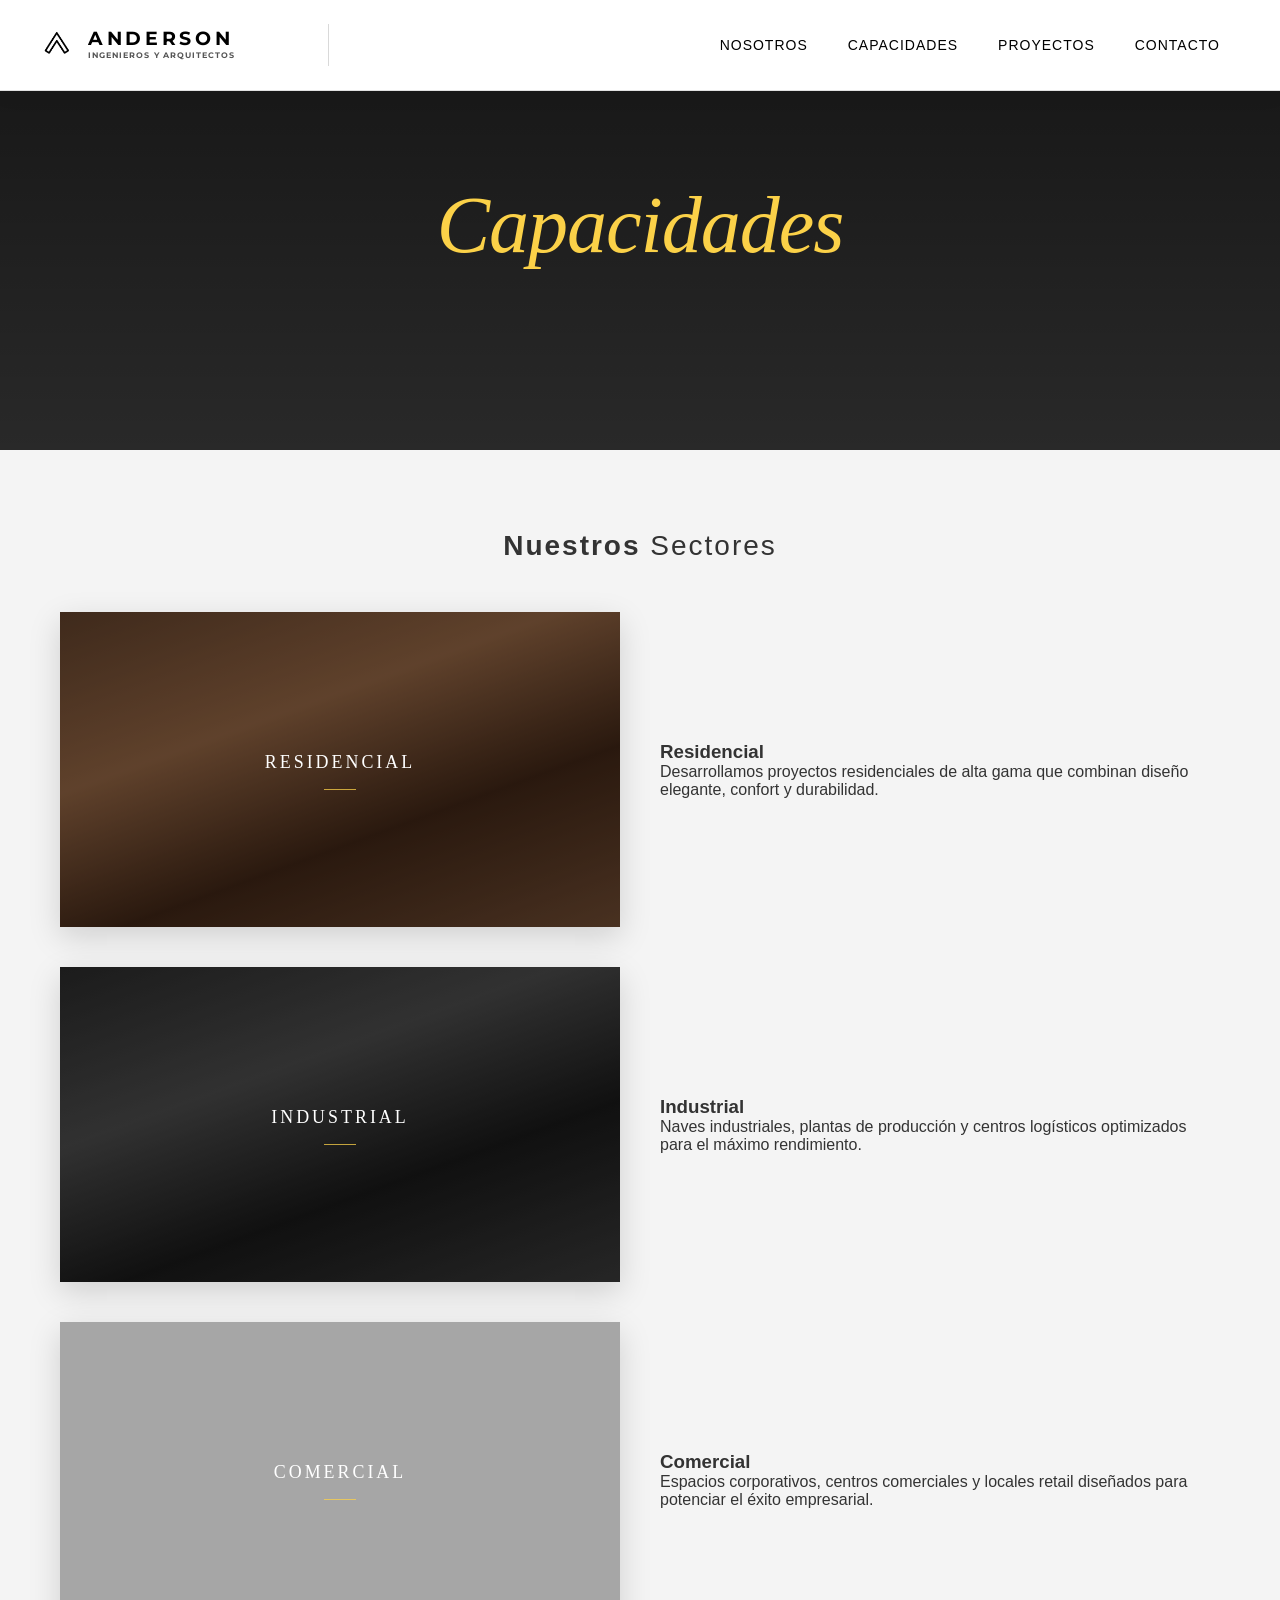
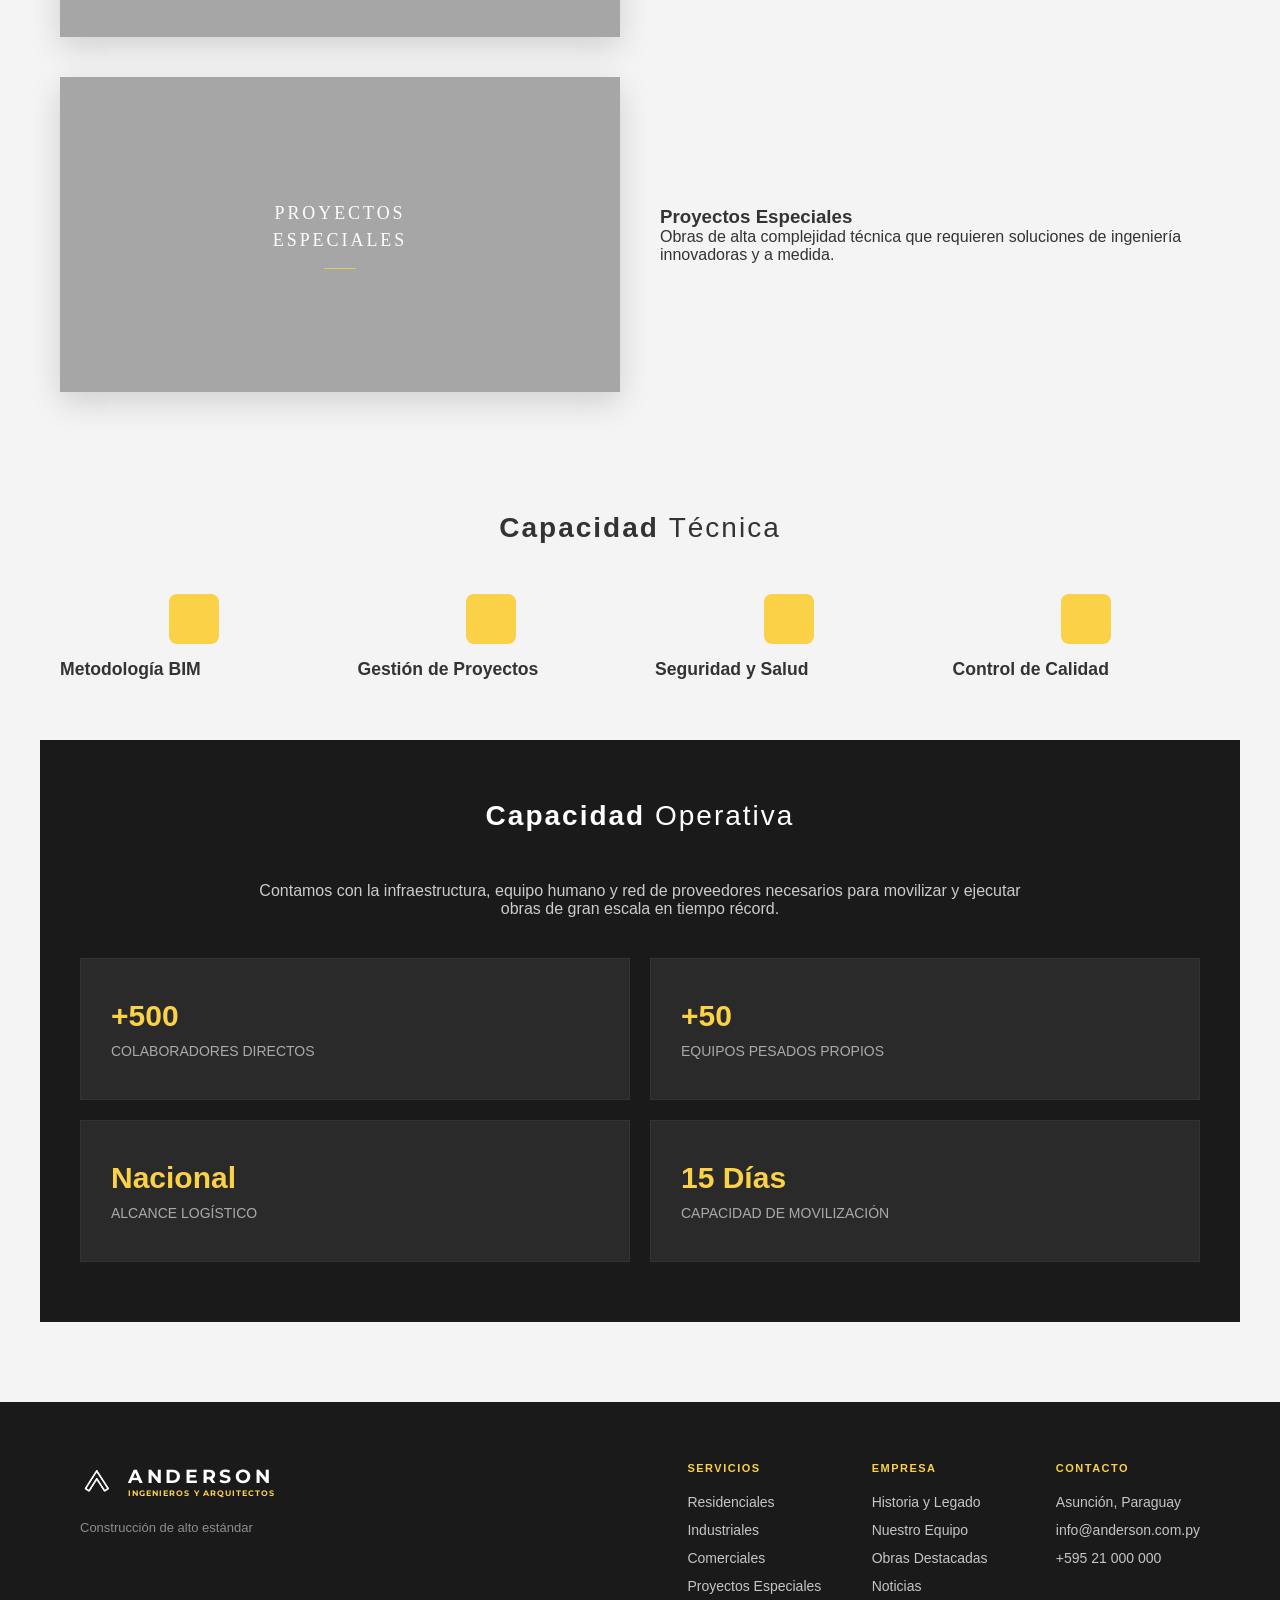
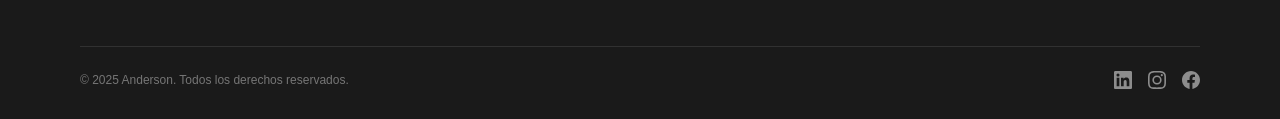
==== commit 5a5472d7: "refactor: replace SVG logo with PNG version across all site pages" ====
--- a/capacidades.html
+++ b/capacidades.html
@@ -15,7 +15,7 @@
             <div class="header-logo-col">
                 <a href="index.html" class="logo-link">
                     <!-- Ícono del logo -->
-                    <img src="images/anderson_logo_svg.svg" alt="Anderson Logo" class="logo-icon">
+                    <img src="images/anderon_logo_png.png" alt="Anderson Logo" class="logo-icon">
 
                     <!-- Logo Blanco (Para el hero oscuro) -->
                     <svg class="light-header" viewBox="0 0 200 40" fill="none" xmlns="http://www.w3.org/2000/svg">
@@ -160,7 +160,7 @@
                 <div class="footer-logo-area">
                     <a href="index.html" class="footer-logo">
                         <!-- Ícono del logo -->
-                        <img src="images/anderson_logo_svg.svg" alt="Anderson Logo" class="logo-icon">
+                        <img src="images/anderon_logo_png.png" alt="Anderson Logo" class="logo-icon">
                         <!-- Logo Blanco -->
                         <svg class="light-header" viewBox="0 0 200 40" fill="none" xmlns="http://www.w3.org/2000/svg">
                             <text x="0" y="20" fill="white" font-family="'Montserrat', sans-serif" font-size="18" font-weight="bold" letter-spacing="3.5">ANDERSON</text>
